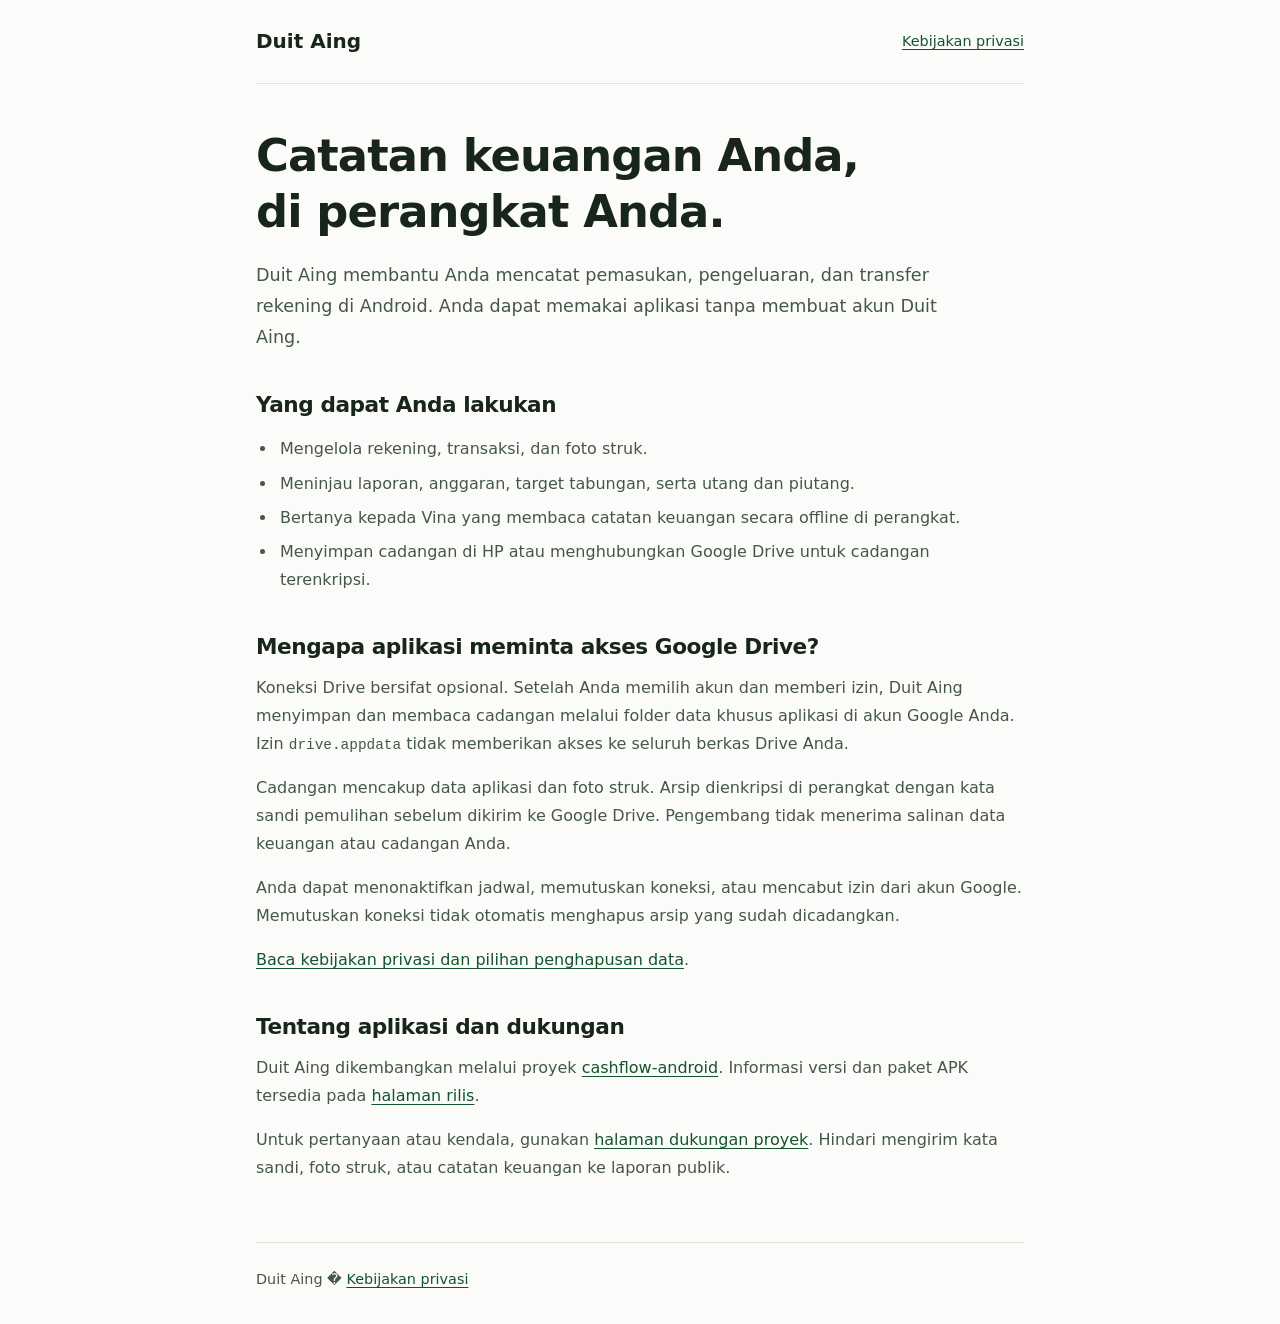
==== index.html @ 1e8600ae "Publish Duit Aing application information and privacy pages" ====
<!doctype html>
<html lang="id">
<head>
  <meta charset="utf-8">
  <meta name="viewport" content="width=device-width,initial-scale=1">
  <meta name="description" content="Duit Aing adalah aplikasi pencatatan keuangan pribadi untuk Android, dengan Vina offline dan pilihan cadangan Google Drive terenkripsi.">
  <title>Duit Aing � Pencatatan keuangan pribadi</title>
  <link rel="stylesheet" href="site.css">
</head>
<body>
  <header><a class="brand" href="index.html">Duit Aing</a><nav aria-label="Navigasi"><a href="privacy.html">Kebijakan privasi</a></nav></header>
  <main>
    <h1>Catatan keuangan Anda, di perangkat Anda.</h1>
    <p class="intro">Duit Aing membantu Anda mencatat pemasukan, pengeluaran, dan transfer rekening di Android. Anda dapat memakai aplikasi tanpa membuat akun Duit Aing.</p>
    <section aria-labelledby="features">
      <h2 id="features">Yang dapat Anda lakukan</h2>
      <ul>
        <li>Mengelola rekening, transaksi, dan foto struk.</li>
        <li>Meninjau laporan, anggaran, target tabungan, serta utang dan piutang.</li>
        <li>Bertanya kepada Vina yang membaca catatan keuangan secara offline di perangkat.</li>
        <li>Menyimpan cadangan di HP atau menghubungkan Google Drive untuk cadangan terenkripsi.</li>
      </ul>
    </section>
    <section aria-labelledby="drive">
      <h2 id="drive">Mengapa aplikasi meminta akses Google Drive?</h2>
      <p>Koneksi Drive bersifat opsional. Setelah Anda memilih akun dan memberi izin, Duit Aing menyimpan dan membaca cadangan melalui folder data khusus aplikasi di akun Google Anda. Izin <code>drive.appdata</code> tidak memberikan akses ke seluruh berkas Drive Anda.</p>
      <p>Cadangan mencakup data aplikasi dan foto struk. Arsip dienkripsi di perangkat dengan kata sandi pemulihan sebelum dikirim ke Google Drive. Pengembang tidak menerima salinan data keuangan atau cadangan Anda.</p>
      <p>Anda dapat menonaktifkan jadwal, memutuskan koneksi, atau mencabut izin dari akun Google. Memutuskan koneksi tidak otomatis menghapus arsip yang sudah dicadangkan.</p>
      <p><a href="privacy.html">Baca kebijakan privasi dan pilihan penghapusan data</a>.</p>
    </section>
    <section aria-labelledby="project">
      <h2 id="project">Tentang aplikasi dan dukungan</h2>
      <p>Duit Aing dikembangkan melalui proyek <a href="https://github.com/agungrmdniiii/cashflow-android">cashflow-android</a>. Informasi versi dan paket APK tersedia pada <a href="https://github.com/agungrmdniiii/cashflow-android/releases">halaman rilis</a>.</p>
      <p>Untuk pertanyaan atau kendala, gunakan <a href="https://github.com/agungrmdniiii/cashflow-android/issues">halaman dukungan proyek</a>. Hindari mengirim kata sandi, foto struk, atau catatan keuangan ke laporan publik.</p>
    </section>
  </main>
  <footer>Duit Aing � <a href="privacy.html">Kebijakan privasi</a></footer>
</body>
</html>
---- site.css ----
:root{color-scheme:light;--ink:#17251d;--muted:#46564b;--accent:#14532d;--line:#dce4de;--paper:#fbfcfa}
*{box-sizing:border-box}
body{margin:0;background:var(--paper);color:var(--ink);font:1rem/1.75 system-ui,-apple-system,"Segoe UI",sans-serif}
header,main,footer{width:min(100% - 2.5rem,48rem);margin-inline:auto}
header{display:flex;align-items:center;justify-content:space-between;gap:1rem;padding-block:1.5rem;border-bottom:1px solid var(--line)}
.brand{color:var(--ink);font-weight:750;font-size:1.25rem;text-decoration:none}
nav{font-size:.9rem}
main{padding-block:2.75rem}
h1,h2{line-height:1.25;color:var(--ink);letter-spacing:-.02em}
h1{font-size:clamp(2rem,5vw,2.8rem);max-width:20ch;margin:0 0 1.25rem}
h2{font-size:1.35rem;margin:0 0 .8rem}
p{margin:0 0 1rem;color:var(--muted)}
.intro{font-size:1.1rem;max-width:62ch}
section,main>h2{margin-top:2.5rem}
ul{padding-left:1.3rem;color:var(--muted)}
li{padding-left:.2rem;margin-block:.4rem}
a{color:var(--accent);text-underline-offset:.18em;text-decoration-thickness:1px;overflow-wrap:anywhere}
a:hover{text-decoration-thickness:2px}
a:focus-visible{outline:2px solid var(--accent);outline-offset:4px;border-radius:2px}
code{font-size:.9em;overflow-wrap:anywhere}
footer{border-top:1px solid var(--line);padding-block:1.5rem 2rem;color:var(--muted);font-size:.9rem}
@media(max-width:420px){header{align-items:flex-start;flex-direction:column;gap:.4rem}main{padding-block:2rem}}
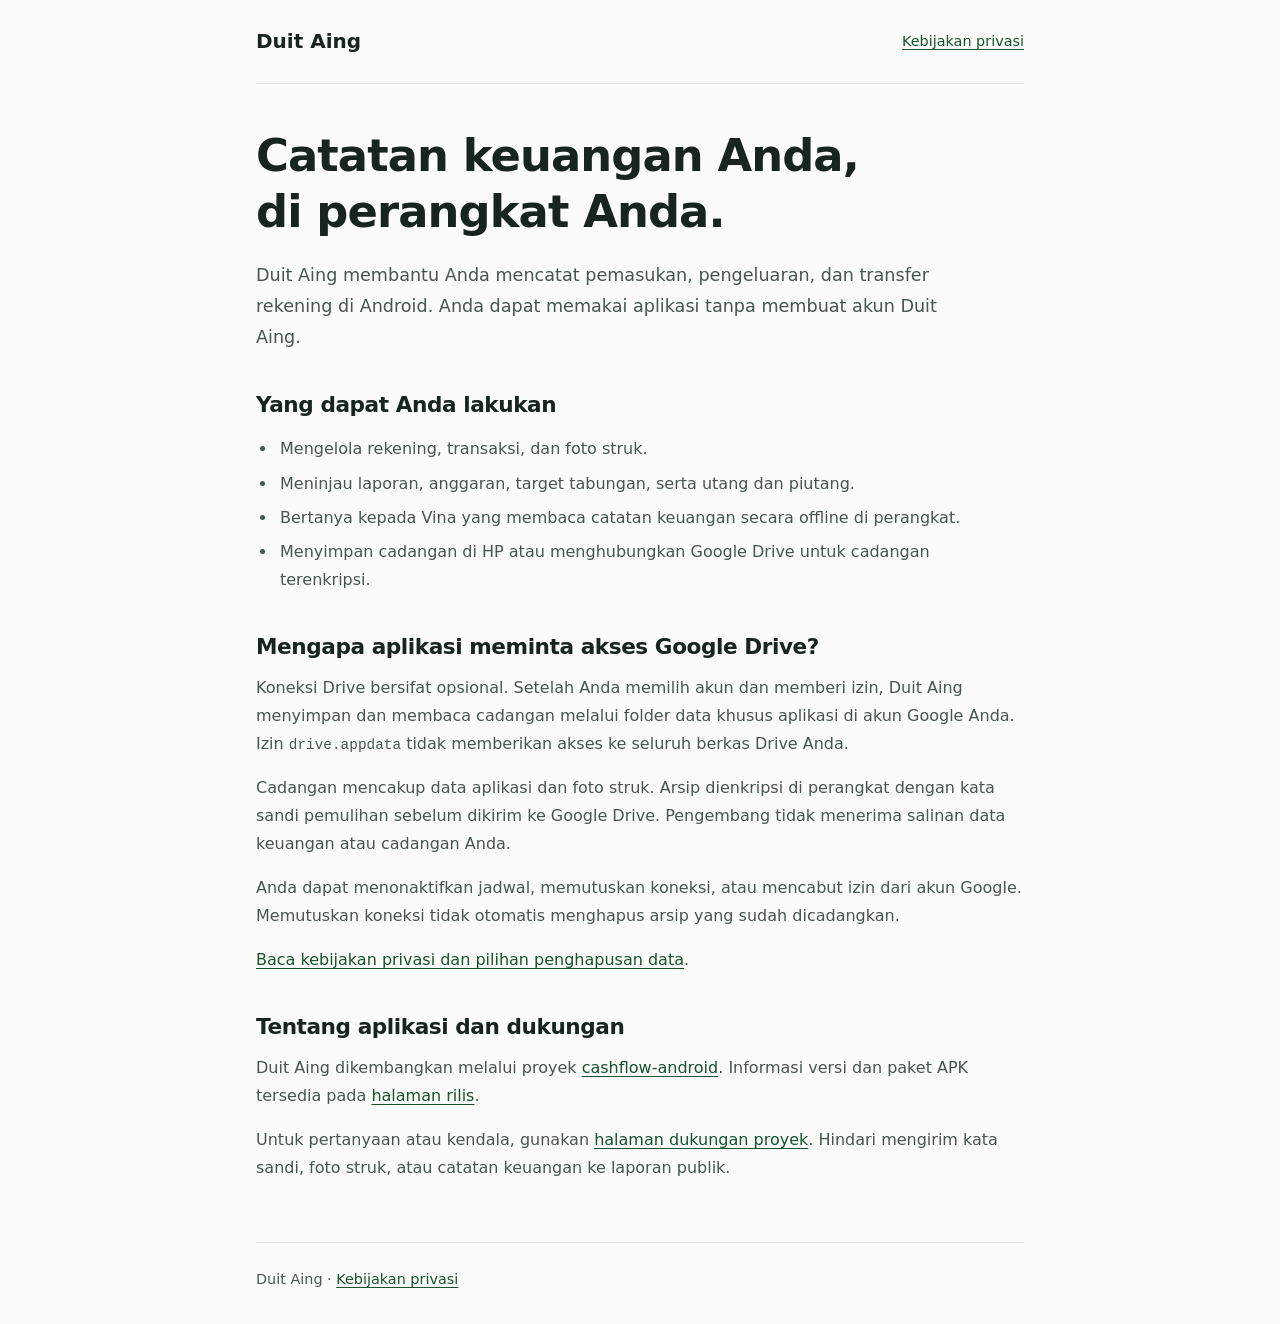
==== commit d4f49511: "Preserve UTF-8 punctuation in public information pages" ====
--- a/index.html
+++ b/index.html
@@ -4,7 +4,7 @@
   <meta charset="utf-8">
   <meta name="viewport" content="width=device-width,initial-scale=1">
   <meta name="description" content="Duit Aing adalah aplikasi pencatatan keuangan pribadi untuk Android, dengan Vina offline dan pilihan cadangan Google Drive terenkripsi.">
-  <title>Duit Aing � Pencatatan keuangan pribadi</title>
+  <title>Duit Aing — Pencatatan keuangan pribadi</title>
   <link rel="stylesheet" href="site.css">
 </head>
 <body>
@@ -34,6 +34,6 @@
       <p>Untuk pertanyaan atau kendala, gunakan <a href="https://github.com/agungrmdniiii/cashflow-android/issues">halaman dukungan proyek</a>. Hindari mengirim kata sandi, foto struk, atau catatan keuangan ke laporan publik.</p>
     </section>
   </main>
-  <footer>Duit Aing � <a href="privacy.html">Kebijakan privasi</a></footer>
+  <footer>Duit Aing · <a href="privacy.html">Kebijakan privasi</a></footer>
 </body>
 </html>
